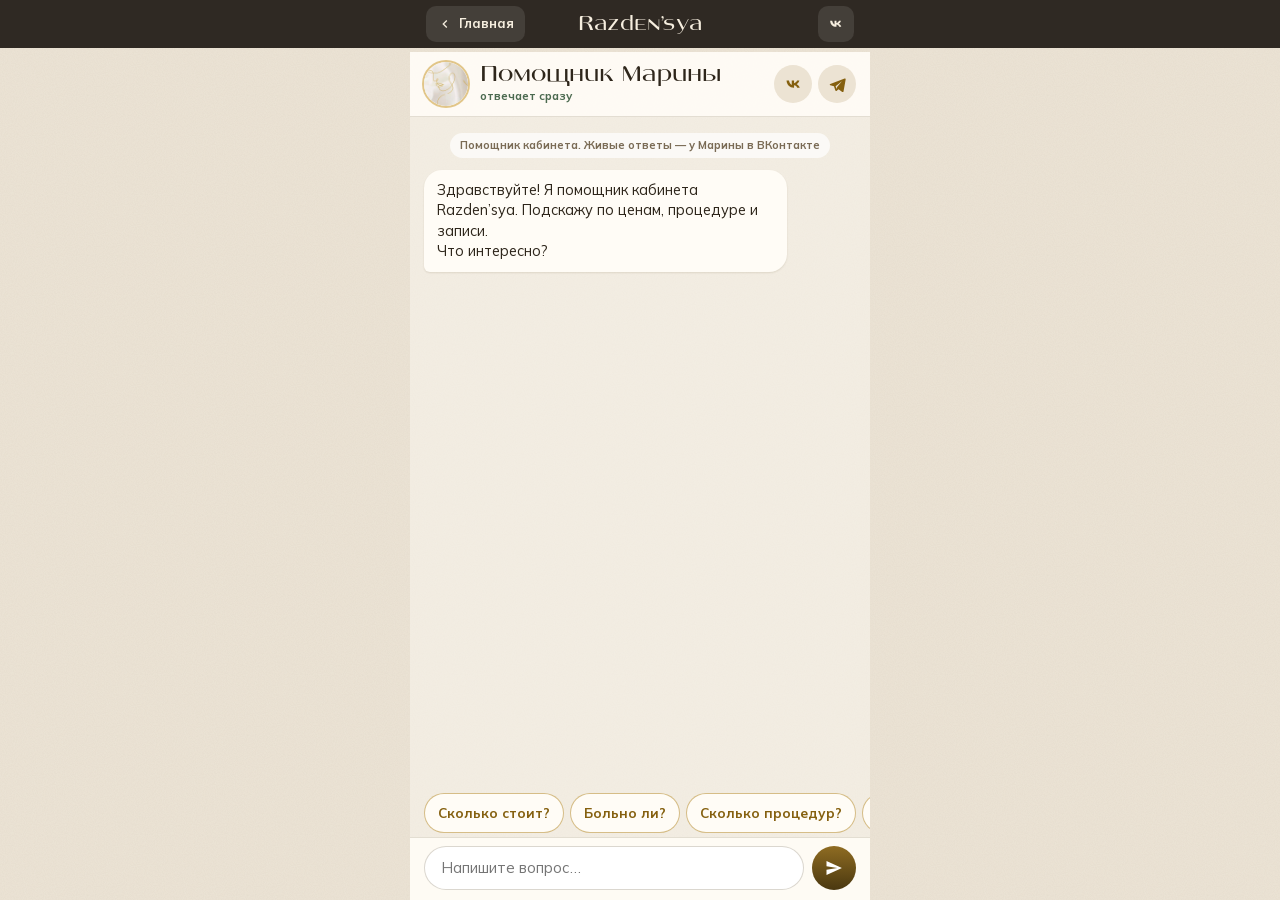
==== chat.html @ 25ea24a7 "Тексты по правкам Марины: курс 4–8 процедур, перерыв 4–6 недель (накопительный эффект), про боль — в" ====
<!doctype html>
<html lang="ru">
<head>
<meta charset="utf-8">
<meta name="viewport" content="width=device-width, initial-scale=1, viewport-fit=cover">
<title>Чат-помощник · Razden’sya</title>
<link rel="preload" href="common/mulish-cyrillic.woff2" as="font" type="font/woff2" crossorigin>
<link rel="stylesheet" href="common/brand.css">
<style>
body { display: flex; flex-direction: column; height: 100vh; height: 100dvh; min-height: 0 }
.app { flex: 1; min-height: 0; display: flex; flex-direction: column; width: 100%; max-width: var(--col); margin: 0 auto; background: rgba(250,246,238,.55) }
.head { display: flex; align-items: center; gap: 12px; padding: 10px max(14px, env(safe-area-inset-right, 0px)) 10px max(14px, env(safe-area-inset-left, 0px)); background: rgba(255,252,246,.92); border-bottom: 1px solid var(--line) }
.head img { width: 44px; height: 44px; border-radius: 50%; box-shadow: 0 0 0 2px rgba(197,146,30,.5) }
.head b { display: block; font-size: 15px }
.head .ttl { display: block; font: 400 23px/1.05 var(--f-display); color: var(--ink) }
.head span { font-size: 11.5px; color: var(--ok); font-weight: 700 }
.head .links { margin-left: auto; display: flex; gap: 6px }
.head .links a { width: 38px; height: 38px; border-radius: 50%; background: var(--cream-2); display: grid; place-items: center; color: var(--gold-t) }
.head .links svg { width: 19px; height: 19px; fill: currentColor }
.feed { flex: 1; min-height: 0; overflow-y: auto; padding: 16px max(14px, env(safe-area-inset-right, 0px)) 10px max(14px, env(safe-area-inset-left, 0px)); display: flex; flex-direction: column; gap: 8px; scroll-behavior: smooth }
.daytag { align-self: center; font-size: 11px; font-weight: 700; color: var(--muted); background: rgba(255,255,255,.7); padding: 4px 10px; border-radius: 999px; margin-bottom: 4px }
.msg { max-width: 84%; padding: 10px 13px; border-radius: 18px; font-size: 14.5px; line-height: 1.42; white-space: pre-line; animation: pop .2s ease }
@keyframes pop { from { opacity: 0; transform: translateY(6px) } }
.bot { align-self: flex-start; background: var(--paper); border-bottom-left-radius: 6px; box-shadow: 0 1px 2px rgba(74,56,16,.12) }
.me { align-self: flex-end; background: var(--brown); color: #fff8ea; border-bottom-right-radius: 6px }
.bot ul { margin: 6px 0 0; padding-left: 18px; white-space: normal }
.bot .price { display: grid; gap: 3px; margin-top: 6px; white-space: normal }
.bot .price div { display: flex; justify-content: space-between; gap: 10px; font-size: 13.5px }
.bot .price b { white-space: nowrap; font-variant-numeric: tabular-nums }
.bot .act { margin-top: 10px; min-height: 42px; font-size: 14px; width: 100% }
.typing { align-self: flex-start; background: var(--paper); border-radius: 18px; padding: 12px 14px; display: flex; gap: 4px }
.typing i { width: 7px; height: 7px; border-radius: 50%; background: #c2b49c; animation: dot 1s infinite }
.typing i:nth-child(2) { animation-delay: .15s } .typing i:nth-child(3) { animation-delay: .3s }
@keyframes dot { 50% { transform: translateY(-4px); background: var(--gold) } }
.quick { display: flex; gap: 6px; overflow-x: auto; scrollbar-width: none; padding: 8px max(14px, env(safe-area-inset-right, 0px)) 4px max(14px, env(safe-area-inset-left, 0px)) }
.quick::-webkit-scrollbar { display: none }
.quick .chip { flex: none; border-color: rgba(181,138,44,.55); color: var(--gold-t); font-weight: 700 }
.quick .chip.done { background: var(--brown); color: #fff8ea }
.bar { display: flex; gap: 8px; padding: 8px max(14px, env(safe-area-inset-right, 0px)) calc(10px + env(safe-area-inset-bottom, 0px)) max(14px, env(safe-area-inset-left, 0px)); background: rgba(255,252,246,.95); border-top: 1px solid var(--line) }
.bar input { flex: 1; min-width: 0; min-height: 44px; border-radius: 22px; border: 1px solid rgba(74,56,16,.2); background: #fff; padding: 0 16px; font-size: 15px }
.bar button { width: 44px; height: 44px; border-radius: 50%; border: 0; background: var(--g-btn); display: grid; place-items: center; cursor: pointer; flex: none }
.bar button svg { width: 20px; height: 20px; fill: #fff }
body.pv { padding-top: calc(52px + env(safe-area-inset-top, 0px)) }
</style>
</head>
<body data-page="06" data-site="tisnenie">
<div class="app">
  <header class="head">
    <img src="img/avatar.jpg" alt="" width="44" height="44">
    <div><b class="ttl">Помощник Марины</b><span style="display:block">отвечает сразу</span></div>
    <div class="links"><a href="https://vk.me/razdensya18" target="_blank" rel="noopener" aria-label="ВКонтакте" data-icon="vk"></a><a href="https://t.me/razdensya18" target="_blank" rel="noopener" aria-label="Telegram" data-icon="tg"></a></div>
  </header>
  <div class="feed" id="feed" aria-live="polite"><span class="daytag">Помощник кабинета. Живые ответы — у Марины в ВКонтакте</span></div>
  <div class="quick" id="quick"></div>
  <form class="bar" id="bar"><input id="inp" placeholder="Напишите вопрос…" autocomplete="off" aria-label="Вопрос"><button aria-label="Отправить" data-icon="send"></button></form>
</div>
<script src="common/brand.js"></script>
<script>
(function () {
  var R = Razden, feed = document.getElementById("feed"), quick = document.getElementById("quick");
  var lead = { zones: [], when: "", name: "" }, mode = null;
  var MENU = ["Сколько стоит?", "Больно ли?", "Сколько процедур?", "Как подготовиться?", "Кому нельзя?", "Записаться"];

  function add(cls, html) { var d = document.createElement("div"); d.className = "msg " + cls; d.innerHTML = html; feed.appendChild(d); feed.scrollTop = feed.scrollHeight; return d }
  function say(html, chips, after) {
    quick.innerHTML = "";
    var t = document.createElement("div"); t.className = "typing"; t.innerHTML = "<i></i><i></i><i></i>"; feed.appendChild(t); feed.scrollTop = feed.scrollHeight;
    setTimeout(function () { t.remove(); var m = add("bot", html); if (after) after(m); setChips(chips || MENU) }, 650);
  }
  function setChips(list) { quick.innerHTML = list.map(function (c) { return '<button type="button" class="chip">' + c + "</button>" }).join("") }
  function me(text) { add("me", R.esc(text)) }

  var A = {
    "Сколько стоит?": function () {
      say("Цена за одну процедуру на одну зону:<div class='price'>" + R.zones.map(function (z) { return "<div><span>" + z.name + "</span><b>" + (z.from ? "от " : "") + R.rub(z.price) + "</b></div>" }).join("") + "</div>", ["Посчитать мой курс", "Записаться", "Больно ли?", "Сколько процедур?"]);
    },
    "Посчитать мой курс": function () { mode = "calc"; lead.zones = []; say("Отметьте зоны и нажмите «Готово».", zoneChips()) },
    "Больно ли?": function () { say("Ощущения индивидуальны и зависят от зоны. Если чувствительность высокая, можно использовать анестезию — Марина расскажет об этом на консультации.", ["Сколько процедур?", "Как подготовиться?", "Записаться"]) },
    "Сколько процедур?": function () { say("Оптимально 4–8 процедур на одну зону. Перерыв между ними — от 4 до 6 недель: так не теряется накопительный эффект. Свежим растяжкам обычно нужно меньше, старым белым больше.\n\nПервые дни коже нужен бережный уход по памятке, а результат копится от процедуры к процедуре. Полностью стереть растяжку не может ни одна методика, а сделать заметно менее видимой можно.", ["Сколько стоит?", "Записаться"]) },
    "Как подготовиться?": function () { say("<b>За день:</b> без скрабов, кислот и спиртовых средств в зоне, без алкоголя.<br><b>В день процедуры:</b> кожа чистая и сухая, без масел, крема, дезодоранта и парфюма. Свободная одежда, кофе лучше не пить.", ["Кому нельзя?", "Записаться"]) },
    "Кому нельзя?": function () { say("Процедуру не проводим при беременности и кормлении грудью. При простуде, герпесе или воспалении в зоне — переносим запись.\n\nЕсть и другие противопоказания, они зависят от здоровья в целом — Марина подробно разбирает их на консультации. Если есть хронические заболевания или сомневаетесь, напишите Марине: она подскажет, подходит ли вам процедура.", ["Спросить Марину", "Записаться"]) },
    "Записаться": function () { mode = "book"; lead.zones = []; say("С удовольствием помогу. Какая зона? Можно несколько, потом «Готово».", zoneChips()) },
    "Спросить Марину": function () { R.send("Здравствуйте, Марина! У меня вопрос: ") },
    "В начало": function () { mode = null; say("Что ещё подсказать?") }
  };
  function zoneChips() { return R.zones.map(function (z) { return z.name }).concat(["Готово"]) }

  function onChip(text, btn) {
    if (mode === "calc" || mode === "book") {
      if (text !== "Готово") {
        var z = R.zones.filter(function (x) { return x.name === text })[0], k = lead.zones.indexOf(z.id);
        if (k > -1) lead.zones.splice(k, 1); else lead.zones.push(z.id);
        btn.classList.toggle("done", k === -1); return;
      }
      if (!lead.zones.length) { R.toast("Отметьте хотя бы одну зону"); return }
      var names = lead.zones.map(function (id) { return R.zone(id).name });
      me(names.join(", "));
      if (mode === "calc") {
        var one = lead.zones.reduce(function (s, id) { return s + R.zone(id).price }, 0); mode = null;
        say("За один визит: <b>" + R.rub(one) + "</b>.\nЗа курс из 4 процедур: <b>" + R.rub(one * 4) + "</b>, из 8: <b>" + R.rub(one * 8) + "</b>.\nТочное число процедур Марина скажет на консультации.", ["Записаться", "В начало"]);
      } else { mode = "when"; say("Когда вам удобнее?", ["Будни днём", "Будни вечером", "Выходные"]) }
      return;
    }
    if (mode === "when") { lead.when = text; me(text); mode = "name"; say("Как к вам обращаться? Напишите имя внизу.", []); document.getElementById("inp").focus(); return }
    me(text);
    (A[text] || A["В начало"])();
  }
  quick.addEventListener("click", function (e) { var b = e.target.closest(".chip"); if (b) onChip(b.textContent, b) });

  document.getElementById("bar").addEventListener("submit", function (e) {
    e.preventDefault();
    var inp = document.getElementById("inp"), v = inp.value.trim(); if (!v) return;
    inp.value = ""; me(v);
    if (mode === "name") {
      lead.name = v; mode = null;
      var text = "Здравствуйте, Марина! Заявка через помощника на сайте.\nИмя: " + lead.name + "\nЗона: " + lead.zones.map(function (id) { return R.zone(id).name }).join(", ") + "\nКогда удобно: " + lead.when.toLowerCase();
      say("Спасибо, " + R.esc(lead.name) + "! Заявка готова. Отправьте её Марине, она подтвердит время.<button type='button' class='btn btn-gold act'>Отправить Марине</button>", ["Как подготовиться?", "В начало"], function (m) { m.querySelector(".act").onclick = function () { R.send(text, { title: "Заявка Марине" }) } });
      return;
    }
    var low = v.toLowerCase(), hit = low.match(/цен|стоит|сколько стоит|прайс/) ? "Сколько стоит?" : low.match(/боль/) ? "Больно ли?" : low.match(/сколько|процедур|курс/) ? "Сколько процедур?" : low.match(/подготов/) ? "Как подготовиться?" : low.match(/нельзя|противопок|беремен|корм/) ? "Кому нельзя?" : low.match(/запис/) ? "Записаться" : null;
    if (hit) { A[hit](); return }
    say("Этот вопрос лучше задать Марине напрямую. Перешлю его вам в чат одной кнопкой.<button type='button' class='btn btn-gold act'>Спросить Марину</button>", MENU, function (m) { m.querySelector(".act").onclick = function () { R.send("Здравствуйте, Марина! Вопрос с сайта: " + v) } });
  });

  say("Здравствуйте! Я помощник кабинета Razden’sya. Подскажу по ценам, процедуре и записи.\nЧто интересно?");
})();
</script>
</body>
</html>
---- common/brand.css ----
@font-face { font-family: "Mulish"; font-style: normal; font-weight: 200 1000; font-display: swap; src: url("mulish-cyrillic.woff2") format("woff2"); unicode-range: U+0301, U+0400-045F, U+0490-0491, U+04B0-04B1, U+2116 }
@font-face { font-family: "Mulish"; font-style: normal; font-weight: 200 1000; font-display: swap; src: url("mulish-latin.woff2") format("woff2"); unicode-range: U+0000-00FF, U+0131, U+0152-0153, U+02BB-02BC, U+02C6, U+02DA, U+02DC, U+0304, U+0308, U+0329, U+2000-206F, U+20AC, U+2122, U+2191, U+2193, U+2212, U+2215, U+FEFF, U+FFFD }
@font-face { font-family: "Mulish"; font-style: normal; font-weight: 200 1000; font-display: swap; src: url("mulish-latin-ext.woff2") format("woff2"); unicode-range: U+0100-02BA, U+02BD-02C5, U+02C7-02CC, U+02CE-02D7, U+02DD-02FF, U+1E00-1E9F, U+2020, U+20A0-20AB, U+20AD-20C4, U+2113, U+2C60-2C7F, U+A720-A7FF }
/* Общий стиль страниц «Разденься»: кремовый шёлк, золото, AngelicaC для заголовков, Mulish для текста.
   Страницы для клиенток всегда светлые — это фирменный вид, тёмной темы нет намеренно. */
@font-face { font-family: "AngelicaC"; src: url([data-uri]) format("opentype"); font-display: swap }

:root {
  --cream: #f4eee4;
  --cream-2: #ece3d3;
  --paper: #fffcf6;
  --ink: #2e261b;
  --text: #4d4232;
  --muted: #7a6b55;
  --gold: #c5921e;
  --gold-t: #85600f;
  --brown: #4a3810;
  --dark: #1f1a14;
  --line: rgba(74, 56, 16, .15);
  --card: rgba(255, 252, 246, .84);
  --ok: #4c6a50;
  --warn: #a8701a;
  --stop: #8a3b3b;
  --g-logo: linear-gradient(180deg, #4a3810 0%, #5d4715 14%, #8f6c22 34%, #c5921e 55%, #c8962c 100%);
  --g-btn: linear-gradient(180deg, #8f6c22, #4a3810);
  --f-display: "AngelicaC", "Cormorant Garamond", Georgia, serif;
  --f-body: "Mulish", "Segoe UI", system-ui, -apple-system, sans-serif;
  --col: 460px;
  color-scheme: light;
}

* { box-sizing: border-box }
html { -webkit-text-size-adjust: 100%; background: var(--cream) }
body {
  margin: 0; min-height: 100vh;
  background: var(--cream) url("../img/fon-shelk.jpg") center top / 720px auto repeat;
  color: var(--ink); font: 400 15px/1.5 var(--f-body);
  padding-top: env(safe-area-inset-top, 0px);
  padding-bottom: env(safe-area-inset-bottom, 0px);
}
[hidden] { display: none !important }
img { max-width: 100%; display: block }
button, input, select, textarea { font: inherit; color: inherit }
a { color: inherit }
:focus-visible { outline: 2px solid var(--gold); outline-offset: 2px }

/* колонка страницы: на телефоне во всю ширину, на компьютере — узкая по центру */
.col {
  max-width: var(--col); margin-inline: auto;
  padding-left: max(16px, env(safe-area-inset-left, 0px));
  padding-right: max(16px, env(safe-area-inset-right, 0px));
}

.ang { font-family: var(--f-display); font-weight: 400 }
.logo-text { font-family: var(--f-display); background: var(--g-logo); -webkit-background-clip: text; background-clip: text; color: transparent; line-height: 1 }
.eyebrow { font-size: 11px; font-weight: 800; letter-spacing: .18em; text-transform: uppercase; color: var(--gold-t) }
.muted { color: var(--muted) }
.card { background: var(--card); border-radius: 20px; padding: 16px; box-shadow: 0 1px 0 rgba(255,255,255,.7) inset, 0 10px 30px -22px rgba(74,56,16,.45) }
.pill { display: inline-block; background: var(--dark); color: #fbf5ea; font: 800 10px/1 var(--f-body); letter-spacing: .16em; text-transform: uppercase; padding: 8px 14px; border-radius: 999px }

/* кнопки */
.btn { display: flex; align-items: center; justify-content: center; gap: 8px; min-height: 48px; padding: 10px 18px; border-radius: 16px; border: 0; font-weight: 800; font-size: 15px; text-decoration: none; cursor: pointer; text-align: center; -webkit-tap-highlight-color: transparent; transition: transform .12s ease }
.btn:active { transform: scale(.98) }
.btn-gold { background: var(--g-btn); color: #fff8ea; box-shadow: 0 10px 22px -12px rgba(74,56,16,.8) }
.btn-dark { background: var(--dark); color: #fbf5ea }
.btn-line { background: rgba(255,255,255,.6); color: var(--ink); border: 1.5px solid rgba(181,138,44,.7) }
.btn-soft { background: var(--cream-2); color: var(--ink) }
.btn[disabled] { opacity: .45; pointer-events: none }
.btn svg, .ico { width: 20px; height: 20px; fill: currentColor; flex: none }

.chip { display: inline-flex; align-items: center; gap: 6px; padding: 9px 13px; border-radius: 999px; border: 1px solid rgba(74,56,16,.22); background: var(--paper); font-size: 13.5px; font-weight: 600; color: var(--text); cursor: pointer; user-select: none; -webkit-tap-highlight-color: transparent }
.chip[aria-pressed="true"], .chip.on { background: var(--brown); border-color: var(--brown); color: #fff8ea }

.field { display: grid; gap: 6px }
.field label { font-size: 12.5px; font-weight: 700; color: var(--text) }
.input { width: 100%; min-height: 46px; border-radius: 12px; border: 1px solid rgba(74,56,16,.25); background: var(--paper); padding: 10px 12px; font-size: 15px }

/* ряд контактов */
.contacts { display: flex; justify-content: center; gap: 18px; flex-wrap: wrap }
.contacts a { display: grid; justify-items: center; gap: 5px; font-size: 11.5px; font-weight: 600; color: var(--text); text-decoration: none }
.contacts .circ { width: 50px; height: 50px; border-radius: 50%; background: linear-gradient(180deg, #c5921e, #85600f); color: #fff; display: grid; place-items: center; box-shadow: 0 8px 16px -10px rgba(74,56,16,.8) }
.contacts .circ svg { width: 23px; height: 23px; fill: currentColor }
.signature { text-align: center; font-size: 11.5px; color: var(--muted); padding: 18px 0 28px }

/* нижняя шторка с текстом сообщения */
.sheet-back { position: fixed; inset: 0; background: rgba(31,26,20,.45); z-index: 80; display: flex; align-items: flex-end; justify-content: center; animation: fade .18s ease }
.sheet { width: 100%; max-width: var(--col); background: var(--paper); border-radius: 24px 24px 0 0; padding: 10px max(18px, env(safe-area-inset-right, 0px)) calc(18px + env(safe-area-inset-bottom, 0px)) max(18px, env(safe-area-inset-left, 0px)); display: grid; gap: 12px; animation: up .22s ease; max-height: 88vh; overflow: auto }
.sheet::before { content: ""; justify-self: center; width: 40px; height: 4px; border-radius: 2px; background: var(--cream-2) }
.sheet h3 { margin: 0; font: 400 26px/1.05 var(--f-display) }
.sheet .msg { white-space: pre-wrap; background: var(--cream); border-radius: 14px; padding: 12px 14px; font-size: 14px; line-height: 1.45; color: var(--text); user-select: all; -webkit-user-select: all }
.sheet .hint { font-size: 12px; color: var(--muted); margin: 0 }
@keyframes up { from { transform: translateY(30px); opacity: 0 } }
@keyframes fade { from { opacity: 0 } }

.toast { position: fixed; left: 50%; bottom: calc(24px + env(safe-area-inset-bottom, 0px)); transform: translateX(-50%); z-index: 90; background: var(--dark); color: #fbf5ea; font-size: 13.5px; font-weight: 600; padding: 11px 16px; border-radius: 14px; box-shadow: 0 10px 30px -10px rgba(0,0,0,.5); max-width: calc(100% - 32px); text-align: center; animation: up .2s ease }

/* панель просмотра вариантов (только для выбора, в готовой странице её не будет) */
body.pv { padding-top: calc(52px + env(safe-area-inset-top, 0px)) }
.pv-bar { position: fixed; top: 0; left: 0; right: 0; z-index: 70; padding: calc(6px + env(safe-area-inset-top, 0px)) max(10px, env(safe-area-inset-right, 0px)) 6px max(10px, env(safe-area-inset-left, 0px)); background: rgba(31,26,20,.92); color: #f6eedf; display: flex; align-items: center; gap: 6px; font-size: 13px; -webkit-backdrop-filter: blur(8px); backdrop-filter: blur(8px) }
.pv-bar a, .pv-bar button { color: inherit; text-decoration: none; background: rgba(255,255,255,.1); border: 0; border-radius: 10px; min-height: 36px; padding: 0 11px; display: inline-flex; align-items: center; gap: 6px; font-weight: 700; cursor: pointer; white-space: nowrap }
.pv-bar .pv-title { flex: 1; min-width: 0; text-align: center; font-weight: 700; overflow: hidden; text-overflow: ellipsis; white-space: nowrap }
.pv-bar .pv-title small { display: block; font-size: 10px; font-weight: 600; opacity: .65; letter-spacing: .08em; text-transform: uppercase }
.pv-bar .pv-fav[aria-pressed="true"] { background: #c5921e; color: #1f1a14 }
.pv-bar svg { width: 16px; height: 16px; fill: currentColor }

/* появление при прокрутке (включается скриптом, без него всё видно сразу) */
.rv [data-reveal] { opacity: 0; transform: translateY(22px); transition: opacity .8s ease, transform .8s cubic-bezier(.2,.8,.2,1); transition-delay: calc(var(--i, 0) * 80ms) }
.rv [data-reveal].in { opacity: 1; transform: none }

@media (prefers-reduced-motion: reduce) {
  *, *::before, *::after { animation: none !important; transition: none !important }
}

/* итоговые сайты: название в полоске и фон «Тиснения» на внутренних страницах */
.pv-bar a.pv-title { background: none; justify-content: center; font: 400 21px/1 var(--f-display); letter-spacing: .01em }
/* бренд уже в тёмной полоске: второй логотип внутренних страниц убран; на компьютере полоска собрана к центру */
/* три колонки с равными краями: название строго по центру экрана, кнопки по краям карточек (колонка 460 − поля 16) */
.pv-bar { display: grid; grid-template-columns: 1fr auto 1fr; padding-left: max(16px, env(safe-area-inset-left, 0px), calc(50% - 214px)); padding-right: max(16px, env(safe-area-inset-right, 0px), calc(50% - 214px)) }
.pv-bar > :first-child { justify-self: start }
.pv-bar > :last-child { justify-self: end; width: 36px; padding: 0; justify-content: center }
body[data-page] main > header.top, body[data-page] main > header.hero, body[data-page] .banner .logo-text { display: none }
body[data-page] main > h1:first-of-type { margin-top: 24px }
html:has(> body[data-site="tisnenie"][data-page]) { background: #ece4d6 }
body[data-site="tisnenie"][data-page] { background: #ece4d6 url("data:image/svg+xml;utf8,<svg xmlns='http://www.w3.org/2000/svg' width='160' height='160'><filter id='n'><feTurbulence type='fractalNoise' baseFrequency='.9' numOctaves='2' stitchTiles='stitch'/><feColorMatrix values='0 0 0 0 .35  0 0 0 0 .28  0 0 0 0 .18  0 0 0 .08 0'/></filter><rect width='100%' height='100%' filter='url(%23n)'/></svg>") }
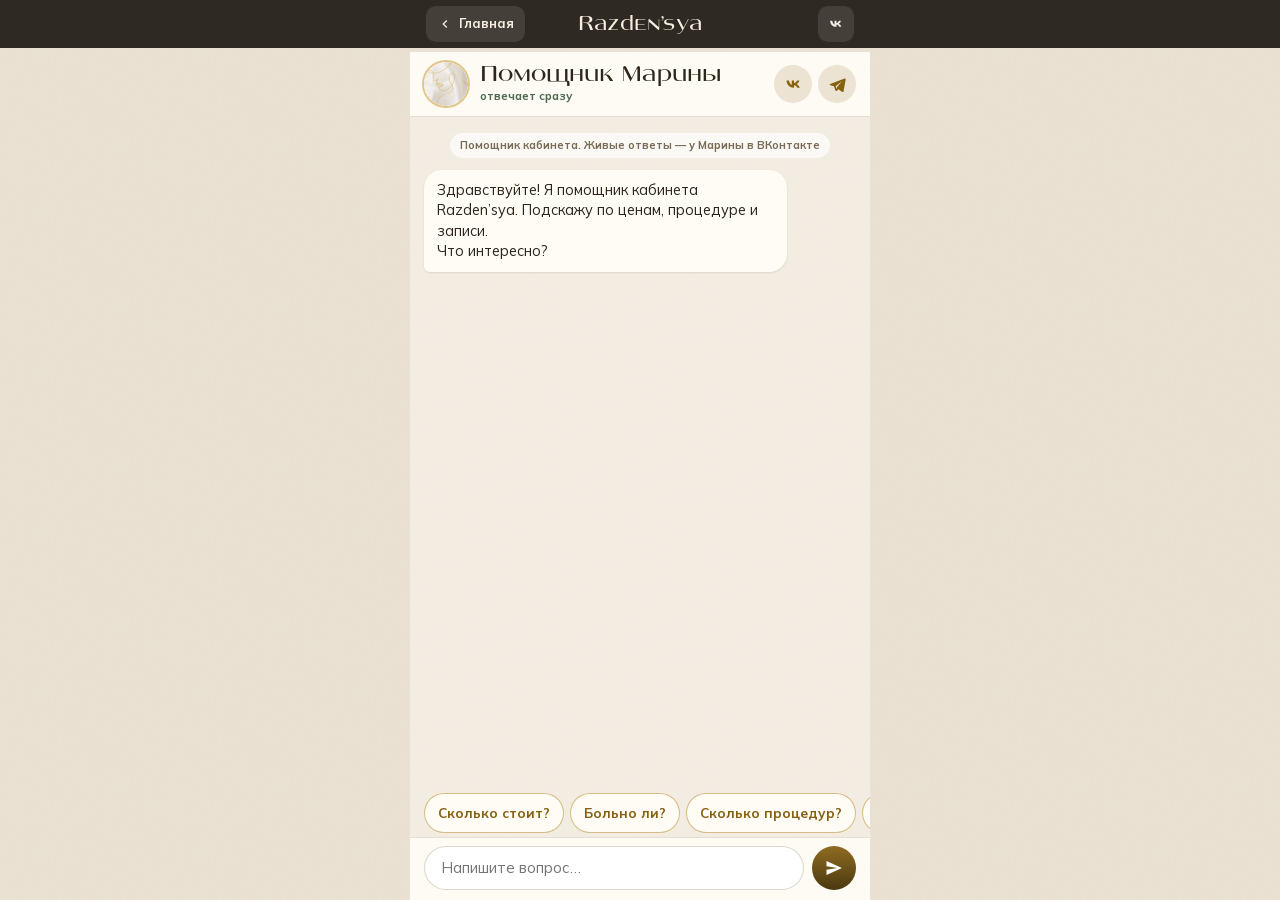
==== commit e411a80c: "«Больно?»: без слова «анестезия» — Марина подскажет, как сделать процедуру комфортнее Co-Authored-By" ====
--- a/chat.html
+++ b/chat.html
@@ -75,7 +75,7 @@
       say("Цена за одну процедуру на одну зону:<div class='price'>" + R.zones.map(function (z) { return "<div><span>" + z.name + "</span><b>" + (z.from ? "от " : "") + R.rub(z.price) + "</b></div>" }).join("") + "</div>", ["Посчитать мой курс", "Записаться", "Больно ли?", "Сколько процедур?"]);
     },
     "Посчитать мой курс": function () { mode = "calc"; lead.zones = []; say("Отметьте зоны и нажмите «Готово».", zoneChips()) },
-    "Больно ли?": function () { say("Ощущения индивидуальны и зависят от зоны. Если чувствительность высокая, можно использовать анестезию — Марина расскажет об этом на консультации.", ["Сколько процедур?", "Как подготовиться?", "Записаться"]) },
+    "Больно ли?": function () { say("Ощущения индивидуальны и зависят от зоны. Марина подскажет, как сделать процедуру комфортнее, — обсудим на консультации.", ["Сколько процедур?", "Как подготовиться?", "Записаться"]) },
     "Сколько процедур?": function () { say("Оптимально 4–8 процедур на одну зону. Перерыв между ними — от 4 до 6 недель: так не теряется накопительный эффект. Свежим растяжкам обычно нужно меньше, старым белым больше.\n\nПервые дни коже нужен бережный уход по памятке, а результат копится от процедуры к процедуре. Полностью стереть растяжку не может ни одна методика, а сделать заметно менее видимой можно.", ["Сколько стоит?", "Записаться"]) },
     "Как подготовиться?": function () { say("<b>За день:</b> без скрабов, кислот и спиртовых средств в зоне, без алкоголя.<br><b>В день процедуры:</b> кожа чистая и сухая, без масел, крема, дезодоранта и парфюма. Свободная одежда, кофе лучше не пить.", ["Кому нельзя?", "Записаться"]) },
     "Кому нельзя?": function () { say("Процедуру не проводим при беременности и кормлении грудью. При простуде, герпесе или воспалении в зоне — переносим запись.\n\nЕсть и другие противопоказания, они зависят от здоровья в целом — Марина подробно разбирает их на консультации. Если есть хронические заболевания или сомневаетесь, напишите Марине: она подскажет, подходит ли вам процедура.", ["Спросить Марину", "Записаться"]) },
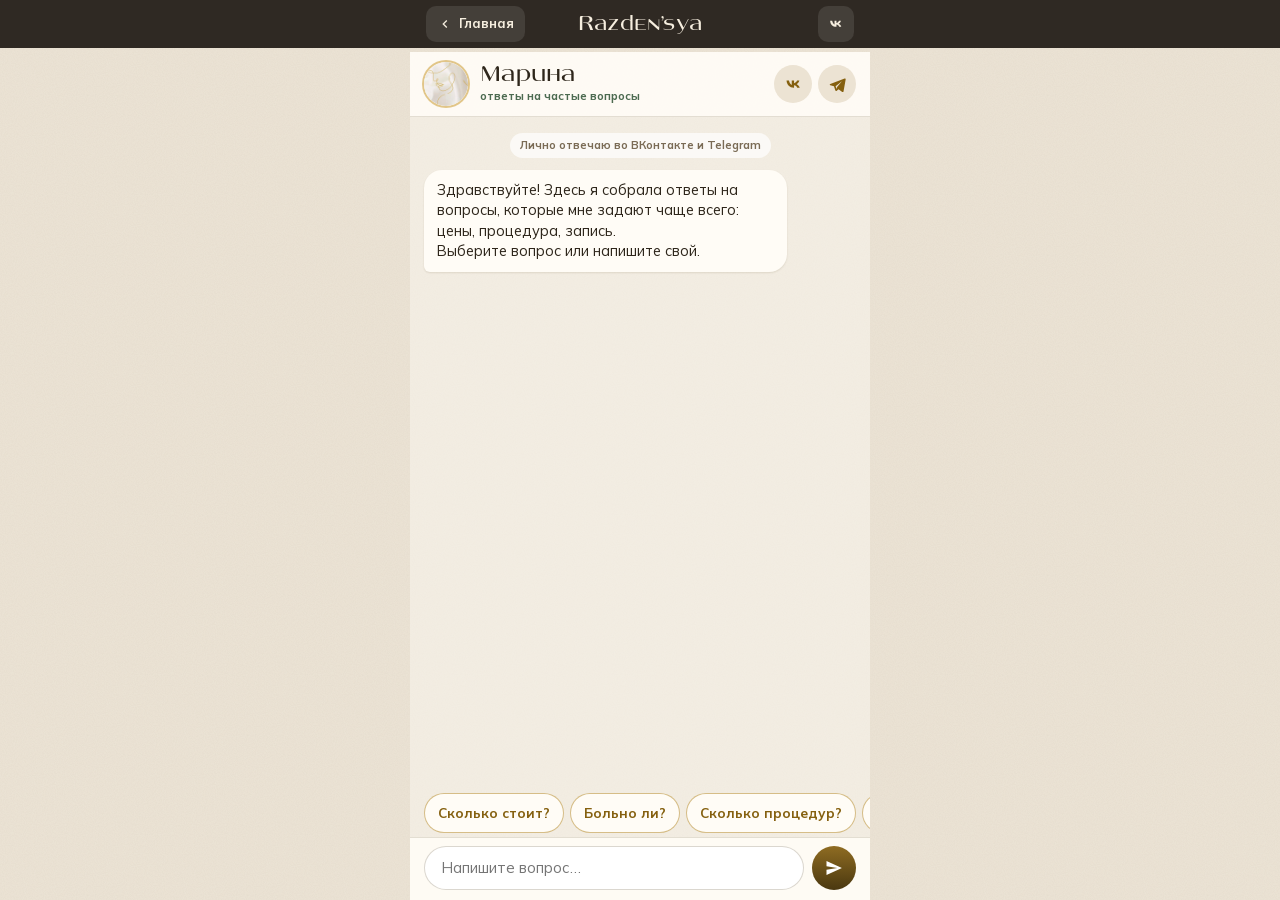
==== commit c895370d: "Сайт говорит голосом Марины: первое лицо вместо «Марина подскажет», чат — «Марина · ответы на частые" ====
--- a/chat.html
+++ b/chat.html
@@ -3,7 +3,7 @@
 <head>
 <meta charset="utf-8">
 <meta name="viewport" content="width=device-width, initial-scale=1, viewport-fit=cover">
-<title>Чат-помощник · Razden’sya</title>
+<title>Частые вопросы · Razden’sya</title>
 <link rel="preload" href="common/mulish-cyrillic.woff2" as="font" type="font/woff2" crossorigin>
 <link rel="stylesheet" href="common/brand.css">
 <style>
@@ -47,10 +47,10 @@
 <div class="app">
   <header class="head">
     <img src="img/avatar.jpg" alt="" width="44" height="44">
-    <div><b class="ttl">Помощник Марины</b><span style="display:block">отвечает сразу</span></div>
+    <div><b class="ttl">Марина</b><span style="display:block">ответы на частые вопросы</span></div>
     <div class="links"><a href="https://vk.me/razdensya18" target="_blank" rel="noopener" aria-label="ВКонтакте" data-icon="vk"></a><a href="https://t.me/razdensya18" target="_blank" rel="noopener" aria-label="Telegram" data-icon="tg"></a></div>
   </header>
-  <div class="feed" id="feed" aria-live="polite"><span class="daytag">Помощник кабинета. Живые ответы — у Марины в ВКонтакте</span></div>
+  <div class="feed" id="feed" aria-live="polite"><span class="daytag">Лично отвечаю во ВКонтакте и Telegram</span></div>
   <div class="quick" id="quick"></div>
   <form class="bar" id="bar"><input id="inp" placeholder="Напишите вопрос…" autocomplete="off" aria-label="Вопрос"><button aria-label="Отправить" data-icon="send"></button></form>
 </div>
@@ -64,8 +64,8 @@
   function add(cls, html) { var d = document.createElement("div"); d.className = "msg " + cls; d.innerHTML = html; feed.appendChild(d); feed.scrollTop = feed.scrollHeight; return d }
   function say(html, chips, after) {
     quick.innerHTML = "";
-    var t = document.createElement("div"); t.className = "typing"; t.innerHTML = "<i></i><i></i><i></i>"; feed.appendChild(t); feed.scrollTop = feed.scrollHeight;
-    setTimeout(function () { t.remove(); var m = add("bot", html); if (after) after(m); setChips(chips || MENU) }, 650);
+    // без «печатает…»: это заранее собранные ответы, а не живая переписка
+    setTimeout(function () { var m = add("bot", html); if (after) after(m); setChips(chips || MENU) }, 250);
   }
   function setChips(list) { quick.innerHTML = list.map(function (c) { return '<button type="button" class="chip">' + c + "</button>" }).join("") }
   function me(text) { add("me", R.esc(text)) }
@@ -75,12 +75,12 @@
       say("Цена за одну процедуру на одну зону:<div class='price'>" + R.zones.map(function (z) { return "<div><span>" + z.name + "</span><b>" + (z.from ? "от " : "") + R.rub(z.price) + "</b></div>" }).join("") + "</div>", ["Посчитать мой курс", "Записаться", "Больно ли?", "Сколько процедур?"]);
     },
     "Посчитать мой курс": function () { mode = "calc"; lead.zones = []; say("Отметьте зоны и нажмите «Готово».", zoneChips()) },
-    "Больно ли?": function () { say("Ощущения индивидуальны и зависят от зоны. Марина подскажет, как сделать процедуру комфортнее, — обсудим на консультации.", ["Сколько процедур?", "Как подготовиться?", "Записаться"]) },
-    "Сколько процедур?": function () { say("Оптимально 4–8 процедур на одну зону. Перерыв между ними — от 4 до 6 недель: так не теряется накопительный эффект. Свежим растяжкам обычно нужно меньше, старым белым больше.\n\nПервые дни коже нужен бережный уход по памятке, а результат копится от процедуры к процедуре. Полностью стереть растяжку не может ни одна методика, а сделать заметно менее видимой можно.", ["Сколько стоит?", "Записаться"]) },
+    "Больно ли?": function () { say("Ощущения индивидуальны и зависят от зоны. Подберём, как сделать процедуру комфортнее для вас, — обсудим на консультации.", ["Сколько процедур?", "Как подготовиться?", "Записаться"]) },
+    "Сколько процедур?": function () { say("Оптимально 4–8 процедур на одну зону. Перерыв между ними — от 4 до 6 недель: так не теряется накопительный эффект. Свежим растяжкам обычно нужно меньше, старым белым — больше. Точное число скажу на консультации, когда посмотрю растяжки.\n\nПервые дни коже нужен бережный уход — дам памятку. Результат копится от процедуры к процедуре. Полностью стереть растяжку не может ни одна методика, а сделать её заметно менее видимой — можно.", ["Сколько стоит?", "Записаться"]) },
     "Как подготовиться?": function () { say("<b>За день:</b> без скрабов, кислот и спиртовых средств в зоне, без алкоголя.<br><b>В день процедуры:</b> кожа чистая и сухая, без масел, крема, дезодоранта и парфюма. Свободная одежда, кофе лучше не пить.", ["Кому нельзя?", "Записаться"]) },
-    "Кому нельзя?": function () { say("Процедуру не проводим при беременности и кормлении грудью. При простуде, герпесе или воспалении в зоне — переносим запись.\n\nЕсть и другие противопоказания, они зависят от здоровья в целом — Марина подробно разбирает их на консультации. Если есть хронические заболевания или сомневаетесь, напишите Марине: она подскажет, подходит ли вам процедура.", ["Спросить Марину", "Записаться"]) },
-    "Записаться": function () { mode = "book"; lead.zones = []; say("С удовольствием помогу. Какая зона? Можно несколько, потом «Готово».", zoneChips()) },
-    "Спросить Марину": function () { R.send("Здравствуйте, Марина! У меня вопрос: ") },
+    "Кому нельзя?": function () { say("Не провожу процедуру при беременности и кормлении грудью. При простуде, герпесе или воспалении в зоне — переносим запись.\n\nЕсть и другие противопоказания, они зависят от здоровья в целом — подробно разбираю их на консультации. Если есть хронические заболевания или сомневаетесь, напишите мне — подскажу, подходит ли вам процедура.", ["Написать мне", "Записаться"]) },
+    "Записаться": function () { mode = "book"; lead.zones = []; say("С удовольствием! Какая зона? Можно несколько, потом «Готово».", zoneChips()) },
+    "Написать мне": function () { R.send("Здравствуйте, Марина! У меня вопрос: ", { title: "Ваш вопрос" }) },
     "В начало": function () { mode = null; say("Что ещё подсказать?") }
   };
   function zoneChips() { return R.zones.map(function (z) { return z.name }).concat(["Готово"]) }
@@ -97,7 +97,7 @@
       me(names.join(", "));
       if (mode === "calc") {
         var one = lead.zones.reduce(function (s, id) { return s + R.zone(id).price }, 0); mode = null;
-        say("За один визит: <b>" + R.rub(one) + "</b>.\nЗа курс из 4 процедур: <b>" + R.rub(one * 4) + "</b>, из 8: <b>" + R.rub(one * 8) + "</b>.\nТочное число процедур Марина скажет на консультации.", ["Записаться", "В начало"]);
+        say("За один визит: <b>" + R.rub(one) + "</b>.\nЗа курс из 4 процедур: <b>" + R.rub(one * 4) + "</b>, из 8: <b>" + R.rub(one * 8) + "</b>.\nТочное число процедур скажу на консультации.", ["Записаться", "В начало"]);
       } else { mode = "when"; say("Когда вам удобнее?", ["Будни днём", "Будни вечером", "Выходные"]) }
       return;
     }
@@ -113,16 +113,16 @@
     inp.value = ""; me(v);
     if (mode === "name") {
       lead.name = v; mode = null;
-      var text = "Здравствуйте, Марина! Заявка через помощника на сайте.\nИмя: " + lead.name + "\nЗона: " + lead.zones.map(function (id) { return R.zone(id).name }).join(", ") + "\nКогда удобно: " + lead.when.toLowerCase();
-      say("Спасибо, " + R.esc(lead.name) + "! Заявка готова. Отправьте её Марине, она подтвердит время.<button type='button' class='btn btn-gold act'>Отправить Марине</button>", ["Как подготовиться?", "В начало"], function (m) { m.querySelector(".act").onclick = function () { R.send(text, { title: "Заявка Марине" }) } });
+      var text = "Здравствуйте, Марина! Заявка с сайта.\nИмя: " + lead.name + "\nЗона: " + lead.zones.map(function (id) { return R.zone(id).name }).join(", ") + "\nКогда удобно: " + lead.when.toLowerCase();
+      say("Спасибо, " + R.esc(lead.name) + "! Заявка готова — отправьте её мне, и я подтвержу время.<button type='button' class='btn btn-gold act'>Отправить заявку</button>", ["Как подготовиться?", "В начало"], function (m) { m.querySelector(".act").onclick = function () { R.send(text, { title: "Ваша заявка" }) } });
       return;
     }
     var low = v.toLowerCase(), hit = low.match(/цен|стоит|сколько стоит|прайс/) ? "Сколько стоит?" : low.match(/боль/) ? "Больно ли?" : low.match(/сколько|процедур|курс/) ? "Сколько процедур?" : low.match(/подготов/) ? "Как подготовиться?" : low.match(/нельзя|противопок|беремен|корм/) ? "Кому нельзя?" : low.match(/запис/) ? "Записаться" : null;
     if (hit) { A[hit](); return }
-    say("Этот вопрос лучше задать Марине напрямую. Перешлю его вам в чат одной кнопкой.<button type='button' class='btn btn-gold act'>Спросить Марину</button>", MENU, function (m) { m.querySelector(".act").onclick = function () { R.send("Здравствуйте, Марина! Вопрос с сайта: " + v) } });
+    say("На этот вопрос лучше отвечу лично. Отправьте его мне одной кнопкой.<button type='button' class='btn btn-gold act'>Отправить вопрос</button>", MENU, function (m) { m.querySelector(".act").onclick = function () { R.send("Здравствуйте, Марина! Вопрос с сайта: " + v, { title: "Ваш вопрос" }) } });
   });
 
-  say("Здравствуйте! Я помощник кабинета Razden’sya. Подскажу по ценам, процедуре и записи.\nЧто интересно?");
+  say("Здравствуйте! Здесь я собрала ответы на вопросы, которые мне задают чаще всего: цены, процедура, запись.\nВыберите вопрос или напишите свой.");
 })();
 </script>
 </body>
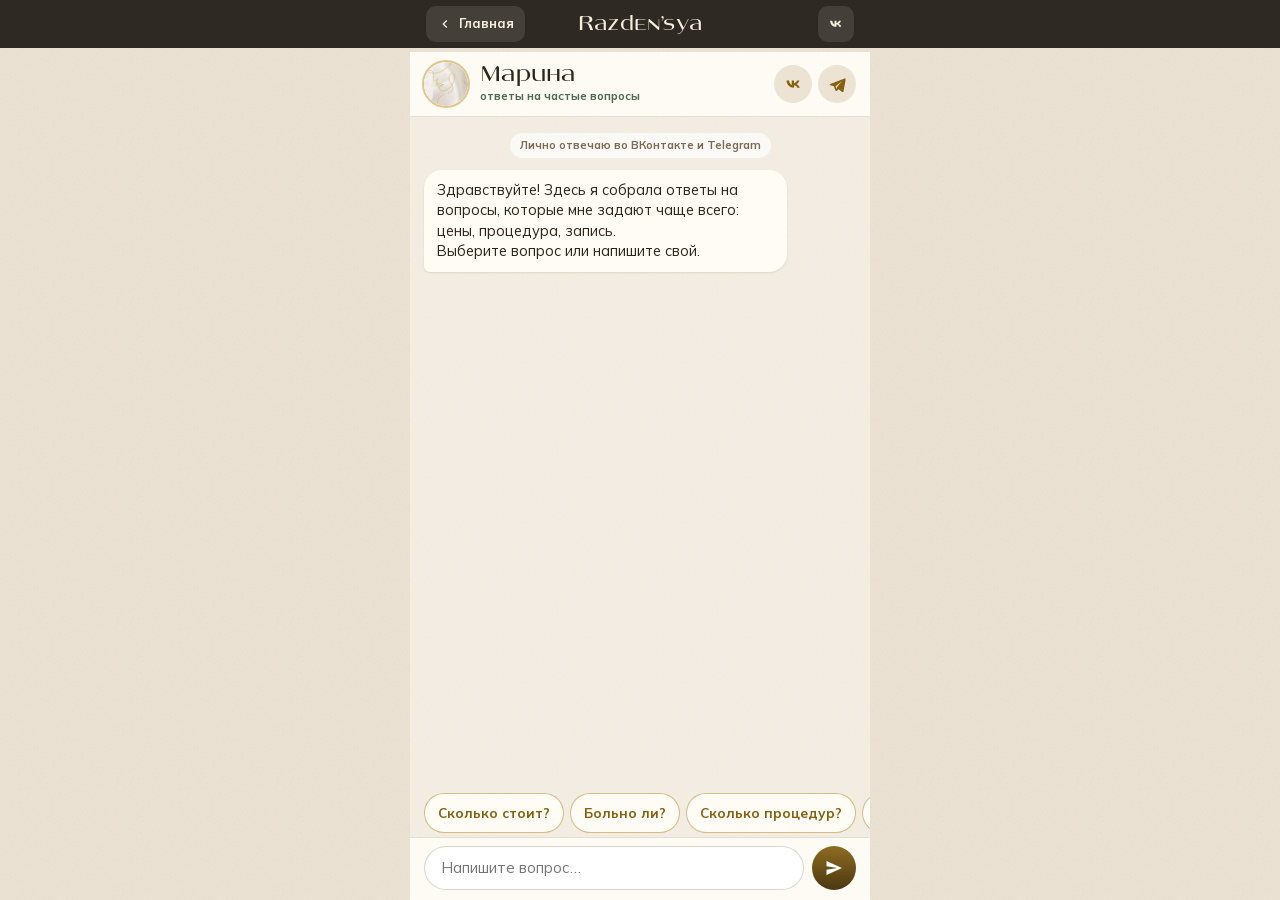
==== commit 3161269f: "«Больно?»: ощущения сравнимы с татуажем, при желании — анестезия кремом Co-Authored-By: Claude Opus " ====
--- a/chat.html
+++ b/chat.html
@@ -75,7 +75,7 @@
       say("Цена за одну процедуру на одну зону:<div class='price'>" + R.zones.map(function (z) { return "<div><span>" + z.name + "</span><b>" + (z.from ? "от " : "") + R.rub(z.price) + "</b></div>" }).join("") + "</div>", ["Посчитать мой курс", "Записаться", "Больно ли?", "Сколько процедур?"]);
     },
     "Посчитать мой курс": function () { mode = "calc"; lead.zones = []; say("Отметьте зоны и нажмите «Готово».", zoneChips()) },
-    "Больно ли?": function () { say("Ощущения индивидуальны и зависят от зоны. Подберём, как сделать процедуру комфортнее для вас, — обсудим на консультации.", ["Сколько процедур?", "Как подготовиться?", "Записаться"]) },
+    "Больно ли?": function () { say("Ощущения сравнимы с татуажем и зависят от зоны. При желании перед процедурой делаю анестезию кремом — так заметно комфортнее.", ["Сколько процедур?", "Как подготовиться?", "Записаться"]) },
     "Сколько процедур?": function () { say("Оптимально 4–8 процедур на одну зону. Перерыв между ними — от 4 до 6 недель: так не теряется накопительный эффект. Свежим растяжкам обычно нужно меньше, старым белым — больше. Точное число скажу на консультации, когда посмотрю растяжки.\n\nПервые дни коже нужен бережный уход — дам памятку. Результат копится от процедуры к процедуре. Полностью стереть растяжку не может ни одна методика, а сделать её заметно менее видимой — можно.", ["Сколько стоит?", "Записаться"]) },
     "Как подготовиться?": function () { say("<b>За день:</b> без скрабов, кислот и спиртовых средств в зоне, без алкоголя.<br><b>В день процедуры:</b> кожа чистая и сухая, без масел, крема, дезодоранта и парфюма. Свободная одежда, кофе лучше не пить.", ["Кому нельзя?", "Записаться"]) },
     "Кому нельзя?": function () { say("Не провожу процедуру при беременности и кормлении грудью. При простуде, герпесе или воспалении в зоне — переносим запись.\n\nЕсть и другие противопоказания, они зависят от здоровья в целом — подробно разбираю их на консультации. Если есть хронические заболевания или сомневаетесь, напишите мне — подскажу, подходит ли вам процедура.", ["Написать мне", "Записаться"]) },
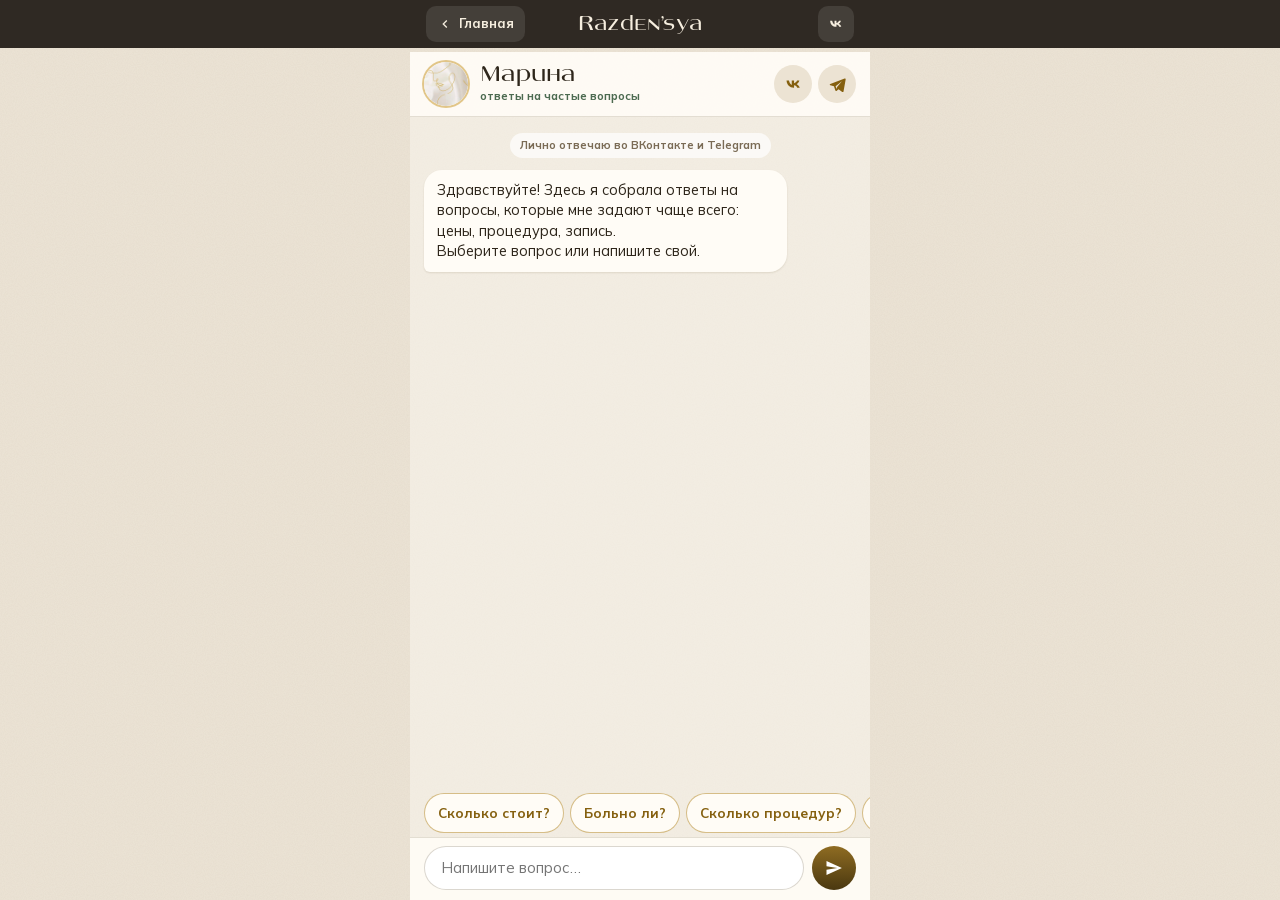
==== commit a1d483c9: "Прайс Марины: грудь, живот, ягодицы — 5 000; руки, бока, бёдра, поясница, ноги — 4 000; шрамы 2 000–" ====
--- a/chat.html
+++ b/chat.html
@@ -72,10 +72,10 @@
 
   var A = {
     "Сколько стоит?": function () {
-      say("Цена за одну процедуру на одну зону:<div class='price'>" + R.zones.map(function (z) { return "<div><span>" + z.name + "</span><b>" + (z.from ? "от " : "") + R.rub(z.price) + "</b></div>" }).join("") + "</div>", ["Посчитать мой курс", "Записаться", "Больно ли?", "Сколько процедур?"]);
+      say("Цена за одну процедуру на одну зону:<div class='price'>" + R.zones.map(function (z) { return "<div><span>" + z.name + "</span><b>" + R.price(z) + "</b></div>" }).join("") + "</div>", ["Посчитать мой курс", "Записаться", "Больно ли?", "Сколько процедур?"]);
     },
     "Посчитать мой курс": function () { mode = "calc"; lead.zones = []; say("Отметьте зоны и нажмите «Готово».", zoneChips()) },
-    "Больно ли?": function () { say("Ощущения сравнимы с татуажем и зависят от зоны. При желании перед процедурой делаю анестезию кремом — так заметно комфортнее.", ["Сколько процедур?", "Как подготовиться?", "Записаться"]) },
+    "Больно ли?": function () { say("Интенсивность ощущений зависит от зоны обработки и индивидуального восприятия. При желании можно нанести крем-анестетик перед процедурой.", ["Сколько процедур?", "Как подготовиться?", "Записаться"]) },
     "Сколько процедур?": function () { say("Оптимально 4–8 процедур на одну зону. Перерыв между ними — от 4 до 6 недель: так не теряется накопительный эффект. Свежим растяжкам обычно нужно меньше, старым белым — больше. Точное число скажу на консультации, когда посмотрю растяжки.\n\nПервые дни коже нужен бережный уход — дам памятку. Результат копится от процедуры к процедуре. Полностью стереть растяжку не может ни одна методика, а сделать её заметно менее видимой — можно.", ["Сколько стоит?", "Записаться"]) },
     "Как подготовиться?": function () { say("<b>За день:</b> без скрабов, кислот и спиртовых средств в зоне, без алкоголя.<br><b>В день процедуры:</b> кожа чистая и сухая, без масел, крема, дезодоранта и парфюма. Свободная одежда, кофе лучше не пить.", ["Кому нельзя?", "Записаться"]) },
     "Кому нельзя?": function () { say("Не провожу процедуру при беременности и кормлении грудью. При простуде, герпесе или воспалении в зоне — переносим запись.\n\nЕсть и другие противопоказания, они зависят от здоровья в целом — подробно разбираю их на консультации. Если есть хронические заболевания или сомневаетесь, напишите мне — подскажу, подходит ли вам процедура.", ["Написать мне", "Записаться"]) },
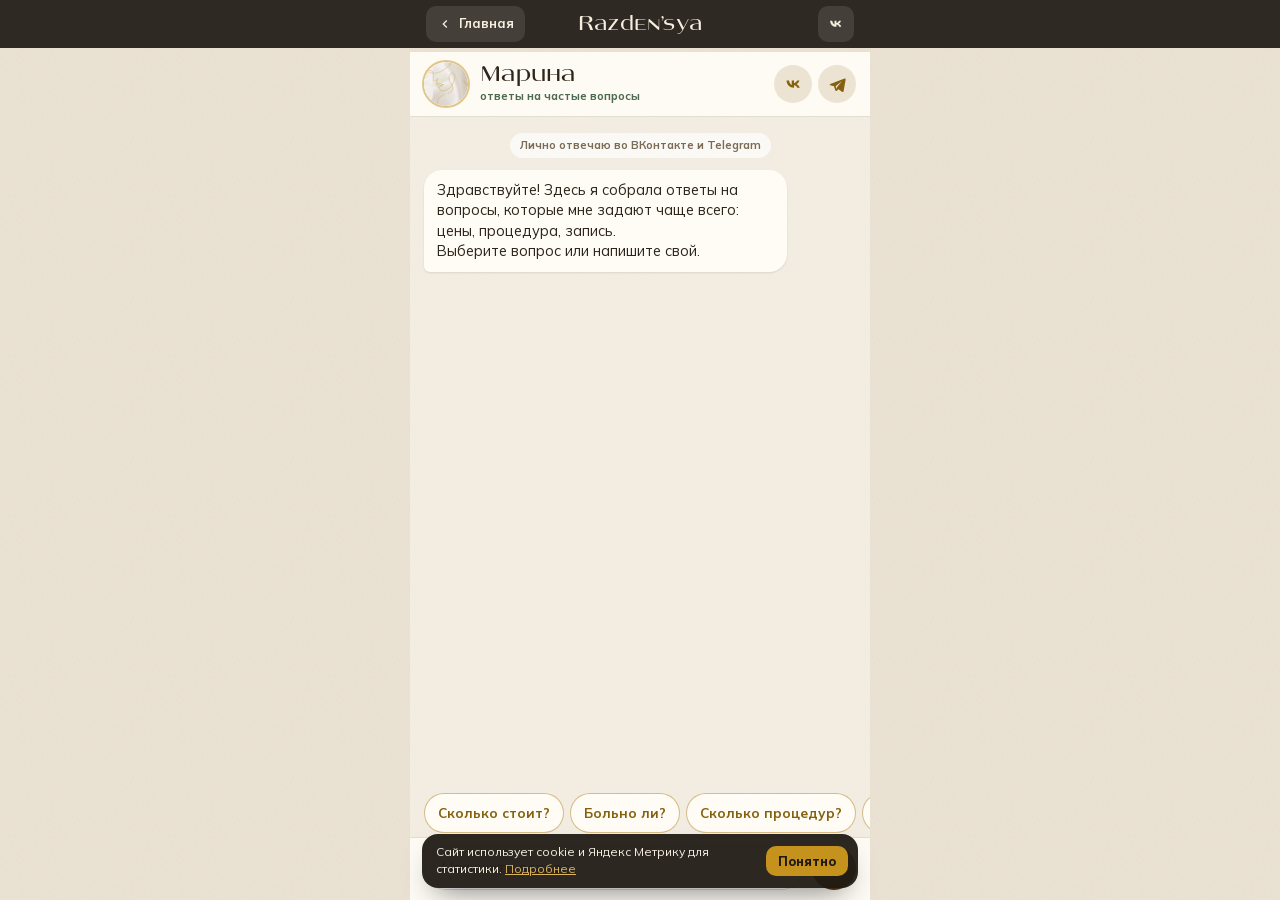
==== commit db34d3f4: "Яндекс Метрика (счётчик 113952603), плашка о cookie, страница «Политика конфиденциальности» Co-Autho" ====
--- a/chat.html
+++ b/chat.html
@@ -42,6 +42,8 @@
 .bar button svg { width: 20px; height: 20px; fill: #fff }
 body.pv { padding-top: calc(52px + env(safe-area-inset-top, 0px)) }
 </style>
+<script>(function(m,e,t,r,i,k,a){m[i]=m[i]||function(){(m[i].a=m[i].a||[]).push(arguments)};m[i].l=1*new Date();for(var j=0;j<document.scripts.length;j++){if(document.scripts[j].src===r){return}}k=e.createElement(t),a=e.getElementsByTagName(t)[0],k.async=1,k.src=r,a.parentNode.insertBefore(k,a)})(window,document,"script","https://mc.yandex.ru/metrika/tag.js?id=113952603","ym");ym(113952603,"init",{ssr:true,clickmap:true,referrer:document.referrer,url:location.href,accurateTrackBounce:true,trackLinks:true});</script>
+<noscript><div><img src="https://mc.yandex.ru/watch/113952603" style="position:absolute;left:-9999px" alt=""></div></noscript>
 </head>
 <body data-page="06" data-site="tisnenie">
 <div class="app">
--- a/common/brand.css
+++ b/common/brand.css
@@ -110,6 +110,9 @@
 @media (prefers-reduced-motion: reduce) {
   *, *::before, *::after { animation: none !important; transition: none !important }
 }
+.cookie { position: fixed; left: 12px; right: 12px; bottom: calc(12px + env(safe-area-inset-bottom, 0px)); z-index: 80; max-width: 436px; margin: 0 auto; display: flex; gap: 10px; align-items: center; padding: 10px 10px 10px 14px; border-radius: 16px; background: rgba(31,26,20,.94); color: #f6eedf; font-size: 12px; line-height: 1.4; box-shadow: 0 14px 30px -14px rgba(0,0,0,.6) }
+.cookie a { color: #dcb35a }
+.cookie button { flex: none; border: 0; border-radius: 10px; padding: 9px 12px; background: #c5921e; color: #1f1a14; font: 800 12.5px/1 var(--f-body); cursor: pointer }
 
 /* итоговые сайты: название в полоске и фон «Тиснения» на внутренних страницах */
 .pv-bar a.pv-title { background: none; justify-content: center; font: 400 21px/1 var(--f-display); letter-spacing: .01em }
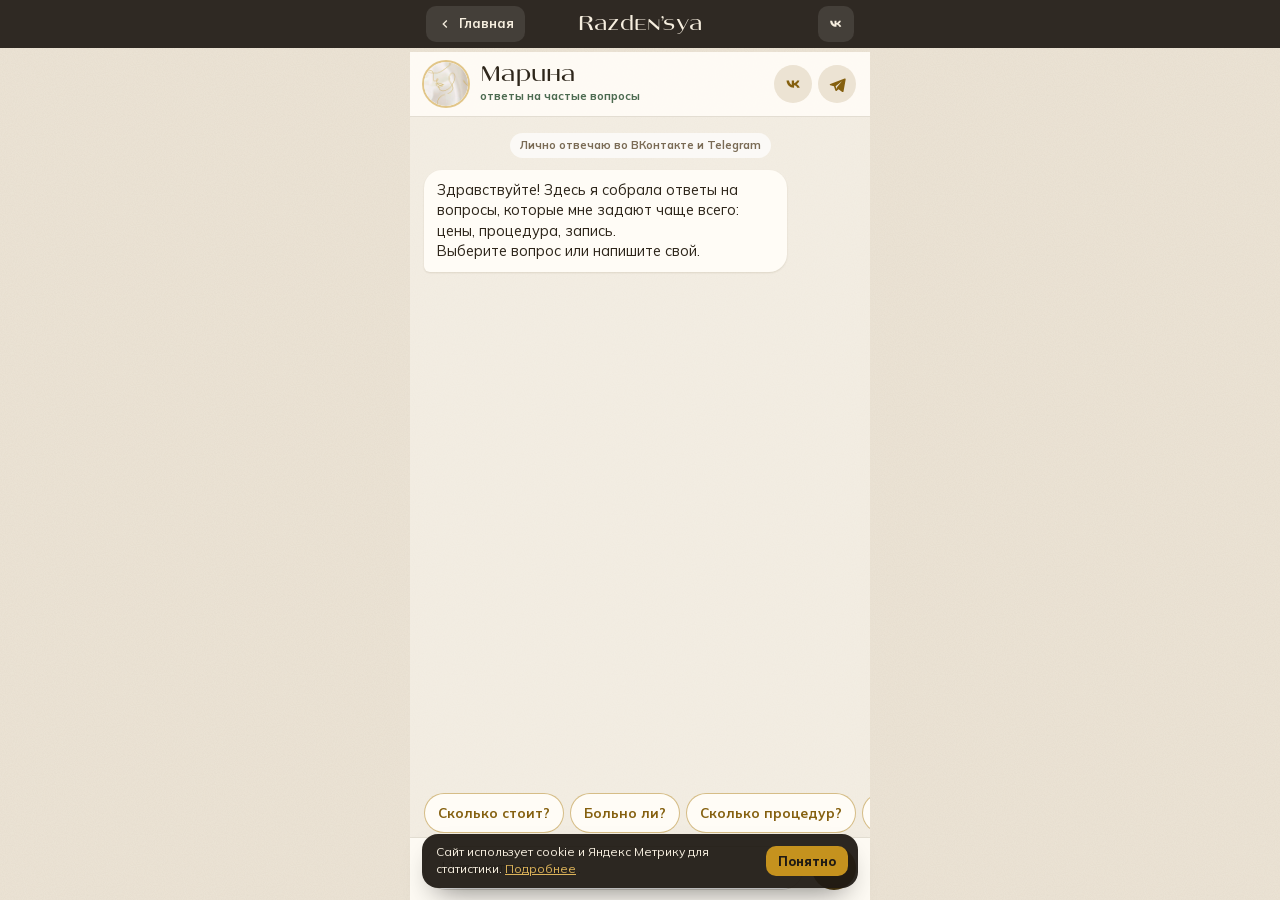
==== commit bd0e2431: "Запись — в DIKIDI, вопросы — Марине в Telegram Co-Authored-By: Claude Opus 5.5 <noreply@anthropic.co" ====
--- a/chat.html
+++ b/chat.html
@@ -60,8 +60,8 @@
 <script>
 (function () {
   var R = Razden, feed = document.getElementById("feed"), quick = document.getElementById("quick");
-  var lead = { zones: [], when: "", name: "" }, mode = null;
-  var MENU = ["Сколько стоит?", "Больно ли?", "Сколько процедур?", "Как подготовиться?", "Кому нельзя?", "Записаться"];
+  var lead = { zones: [] }, mode = null;
+  var MENU = ["Сколько стоит?", "Больно ли?", "Сколько процедур?", "Как подготовиться?", "Кому нельзя?", "Записаться", "Написать мне"];
 
   function add(cls, html) { var d = document.createElement("div"); d.className = "msg " + cls; d.innerHTML = html; feed.appendChild(d); feed.scrollTop = feed.scrollHeight; return d }
   function say(html, chips, after) {
@@ -81,14 +81,15 @@
     "Сколько процедур?": function () { say("Оптимально 4–8 процедур на одну зону. Перерыв между ними — от 4 до 6 недель: так не теряется накопительный эффект. Свежим растяжкам обычно нужно меньше, старым белым — больше. Точное число скажу на консультации, когда посмотрю растяжки.\n\nПервые дни коже нужен бережный уход — дам памятку. Результат копится от процедуры к процедуре. Полностью стереть растяжку не может ни одна методика, а сделать её заметно менее видимой — можно.", ["Сколько стоит?", "Записаться"]) },
     "Как подготовиться?": function () { say("<b>За день:</b> без скрабов, кислот и спиртовых средств в зоне, без алкоголя.<br><b>В день процедуры:</b> кожа чистая и сухая, без масел, крема, дезодоранта и парфюма. Свободная одежда, кофе лучше не пить.", ["Кому нельзя?", "Записаться"]) },
     "Кому нельзя?": function () { say("Не провожу процедуру при беременности и кормлении грудью. При простуде, герпесе или воспалении в зоне — переносим запись.\n\nЕсть и другие противопоказания, они зависят от здоровья в целом — подробно разбираю их на консультации. Если есть хронические заболевания или сомневаетесь, напишите мне — подскажу, подходит ли вам процедура.", ["Написать мне", "Записаться"]) },
-    "Записаться": function () { mode = "book"; lead.zones = []; say("С удовольствием! Какая зона? Можно несколько, потом «Готово».", zoneChips()) },
-    "Написать мне": function () { R.send("Здравствуйте, Марина! У меня вопрос: ", { title: "Ваш вопрос" }) },
+    // запись — в DIKIDI: там свободные окна и подтверждение
+    "Записаться": function () { say("Записаться можно онлайн: выберите день и время, запись сразу придёт мне.<a class='btn btn-gold act' href='" + R.contacts.dikidi + "' target='_blank' rel='noopener'>Записаться онлайн</a>", ["Как подготовиться?", "Написать мне", "В начало"]) },
+    "Написать мне": function () { R.send("Здравствуйте, Марина! У меня вопрос: ") },
     "В начало": function () { mode = null; say("Что ещё подсказать?") }
   };
   function zoneChips() { return R.zones.map(function (z) { return z.name }).concat(["Готово"]) }
 
   function onChip(text, btn) {
-    if (mode === "calc" || mode === "book") {
+    if (mode === "calc") {
       if (text !== "Готово") {
         var z = R.zones.filter(function (x) { return x.name === text })[0], k = lead.zones.indexOf(z.id);
         if (k > -1) lead.zones.splice(k, 1); else lead.zones.push(z.id);
@@ -97,13 +98,10 @@
       if (!lead.zones.length) { R.toast("Отметьте хотя бы одну зону"); return }
       var names = lead.zones.map(function (id) { return R.zone(id).name });
       me(names.join(", "));
-      if (mode === "calc") {
-        var one = lead.zones.reduce(function (s, id) { return s + R.zone(id).price }, 0); mode = null;
-        say("За один визит: <b>" + R.rub(one) + "</b>.\nЗа курс из 4 процедур: <b>" + R.rub(one * 4) + "</b>, из 8: <b>" + R.rub(one * 8) + "</b>.\nТочное число процедур скажу на консультации.", ["Записаться", "В начало"]);
-      } else { mode = "when"; say("Когда вам удобнее?", ["Будни днём", "Будни вечером", "Выходные"]) }
+      var one = lead.zones.reduce(function (s, id) { return s + R.zone(id).price }, 0); mode = null;
+      say("За один визит: <b>" + R.rub(one) + "</b>.\nЗа курс из 4 процедур: <b>" + R.rub(one * 4) + "</b>, из 8: <b>" + R.rub(one * 8) + "</b>.\nТочное число процедур скажу на консультации.", ["Записаться", "В начало"]);
       return;
     }
-    if (mode === "when") { lead.when = text; me(text); mode = "name"; say("Как к вам обращаться? Напишите имя внизу.", []); document.getElementById("inp").focus(); return }
     me(text);
     (A[text] || A["В начало"])();
   }
@@ -113,15 +111,9 @@
     e.preventDefault();
     var inp = document.getElementById("inp"), v = inp.value.trim(); if (!v) return;
     inp.value = ""; me(v);
-    if (mode === "name") {
-      lead.name = v; mode = null;
-      var text = "Здравствуйте, Марина! Заявка с сайта.\nИмя: " + lead.name + "\nЗона: " + lead.zones.map(function (id) { return R.zone(id).name }).join(", ") + "\nКогда удобно: " + lead.when.toLowerCase();
-      say("Спасибо, " + R.esc(lead.name) + "! Заявка готова — отправьте её мне, и я подтвержу время.<button type='button' class='btn btn-gold act'>Отправить заявку</button>", ["Как подготовиться?", "В начало"], function (m) { m.querySelector(".act").onclick = function () { R.send(text, { title: "Ваша заявка" }) } });
-      return;
-    }
     var low = v.toLowerCase(), hit = low.match(/цен|стоит|сколько стоит|прайс/) ? "Сколько стоит?" : low.match(/боль/) ? "Больно ли?" : low.match(/сколько|процедур|курс/) ? "Сколько процедур?" : low.match(/подготов/) ? "Как подготовиться?" : low.match(/нельзя|противопок|беремен|корм/) ? "Кому нельзя?" : low.match(/запис/) ? "Записаться" : null;
     if (hit) { A[hit](); return }
-    say("На этот вопрос лучше отвечу лично. Отправьте его мне одной кнопкой.<button type='button' class='btn btn-gold act'>Отправить вопрос</button>", MENU, function (m) { m.querySelector(".act").onclick = function () { R.send("Здравствуйте, Марина! Вопрос с сайта: " + v, { title: "Ваш вопрос" }) } });
+    say("На этот вопрос лучше отвечу лично. Отправьте его мне одной кнопкой.<button type='button' class='btn btn-gold act'>Отправить вопрос</button>", MENU, function (m) { m.querySelector(".act").onclick = function () { R.send("Здравствуйте, Марина! Вопрос с сайта: " + v) } });
   });
 
   say("Здравствуйте! Здесь я собрала ответы на вопросы, которые мне задают чаще всего: цены, процедура, запись.\nВыберите вопрос или напишите свой.");
